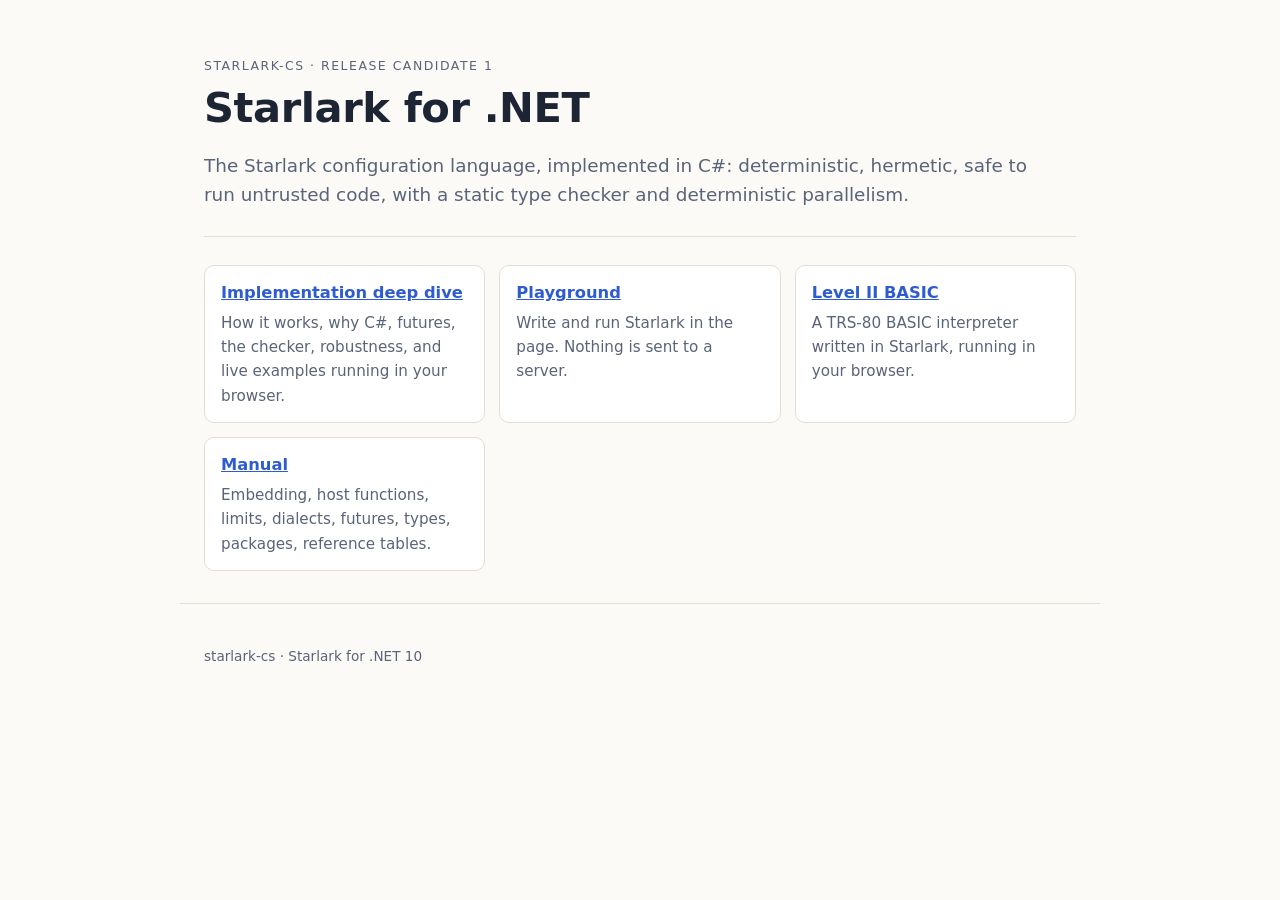
==== docs/site/index.html @ 12864625 "Docs: README, manual (every sample run by ManualTests), HTML implementation deep dive with live in-b" ====
<!doctype html>
<html lang="en">
<head>
<meta charset="utf-8">
<meta name="viewport" content="width=device-width, initial-scale=1">
<title>Starlark for .NET</title>
<link rel="stylesheet" href="site.css">
</head>
<body>
<header class="hero">
  <p class="eyebrow">starlark-cs &middot; release candidate 1</p>
  <h1>Starlark for .NET</h1>
  <p class="lede">The Starlark configuration language, implemented in C#: deterministic, hermetic, safe to run untrusted
  code, with a static type checker and deterministic parallelism.</p>
</header>
<main>
<section>
  <div class="grid">
    <div class="card"><h3><a href="deep-dive.html">Implementation deep dive</a></h3><p>How it works, why C#, futures, the
    checker, robustness, and live examples running in your browser.</p></div>
    <div class="card"><h3><a href="deep-dive.html#playground">Playground</a></h3><p>Write and run Starlark in the page. Nothing is
    sent to a server.</p></div>
    <div class="card"><h3><a href="deep-dive.html#basic">Level II BASIC</a></h3><p>A TRS-80 BASIC interpreter written in
    Starlark, running in your browser.</p></div>
    <div class="card"><h3><a href="https://github.com/jeffadickson/StarLark-cs/blob/main/docs/MANUAL.md">Manual</a></h3><p>Embedding,
    host functions, limits, dialects, futures, types, packages, reference tables.</p></div>
  </div>
</section>
</main>
<footer><p>starlark-cs &middot; Starlark for .NET 10</p></footer>
</body>
</html>
---- docs/site/site.css ----
/* Styles for the starlark-cs documentation pages. No external fonts or frameworks: the page must work offline. */
:root {
  --ink: #1d2433;
  --muted: #5a6478;
  --paper: #fbfaf7;
  --panel: #ffffff;
  --rule: #e2ded5;
  --accent: #2d5bd1;
  --accent-ink: #ffffff;
  --code-bg: #f3f1ec;
  --ok: #1f7a4d;
  --err: #b3261e;
  --screen-bg: #0d1a12;
  --screen-ink: #9cf2b4;
  color-scheme: light dark;
}
@media (prefers-color-scheme: dark) {
  :root {
    --ink: #e7e9ee;
    --muted: #a3abbb;
    --paper: #14171d;
    --panel: #1b1f27;
    --rule: #2c323d;
    --accent: #7ea2ff;
    --accent-ink: #0b1020;
    --code-bg: #20252e;
    --ok: #6fd39e;
    --err: #ff8a80;
  }
}
* { box-sizing: border-box; }
html { scroll-behavior: smooth; }
body {
  margin: 0;
  background: var(--paper);
  color: var(--ink);
  font: 17px/1.6 "Segoe UI", system-ui, -apple-system, "Helvetica Neue", Arial, sans-serif;
}
code, pre, kbd, .code { font-family: "Cascadia Code", "Cascadia Mono", Consolas, "SFMono-Regular", Menlo, monospace; }
code { background: var(--code-bg); padding: 0.05em 0.35em; border-radius: 4px; font-size: 0.9em; }
a { color: var(--accent); }
.hero, main, .toc, footer { max-width: 920px; margin: 0 auto; padding: 0 24px; }
.hero { padding-top: 56px; padding-bottom: 8px; }
.eyebrow { text-transform: uppercase; letter-spacing: 0.12em; font-size: 0.78rem; color: var(--muted); margin: 0; }
h1 { font-size: 2.6rem; line-height: 1.15; margin: 0.2em 0 0.3em; letter-spacing: -0.01em; }
.lede { font-size: 1.15rem; color: var(--muted); max-width: 46em; }
.status { font-size: 0.9rem; color: var(--muted); }
.status.ready { color: var(--ok); }
.status.failed { color: var(--err); }
.toc { margin-top: 12px; margin-bottom: 24px; }
.toc ol { columns: 2; column-gap: 32px; padding-left: 1.2em; margin: 0; color: var(--muted); font-size: 0.95rem; }
.toc a { text-decoration: none; }
.toc a:hover { text-decoration: underline; }
section { padding: 28px 0 8px; border-top: 1px solid var(--rule); }
h2 { font-size: 1.55rem; margin: 0.2em 0 0.6em; }
h3 { font-size: 1.02rem; margin: 0 0 0.3em; }
.grid { display: grid; grid-template-columns: repeat(auto-fill, minmax(260px, 1fr)); gap: 14px; }
.card { background: var(--panel); border: 1px solid var(--rule); border-radius: 10px; padding: 14px 16px; }
.card p { margin: 0; font-size: 0.95rem; color: var(--muted); }
table { border-collapse: collapse; width: 100%; font-size: 0.93rem; margin: 0.6em 0 1em; }
th, td { text-align: left; padding: 7px 10px; border-bottom: 1px solid var(--rule); vertical-align: top; }
th { font-weight: 600; color: var(--muted); }
.stages li { margin-bottom: 0.5em; }
.adds li { margin-bottom: 0.45em; }

/* Live examples. site.js adds a toolbar and an output panel to every .example. */
.example { background: var(--panel); border: 1px solid var(--rule); border-radius: 10px; margin: 0.8em 0 1.4em; overflow: hidden; }
.example .code {
  margin: 0; padding: 14px 16px; background: var(--code-bg); font-size: 0.88rem; line-height: 1.5;
  white-space: pre; overflow-x: auto; outline: none; tab-size: 4; min-height: 3em;
}
.example .code:focus { box-shadow: inset 0 0 0 2px var(--accent); }
.example .bar { display: flex; align-items: center; gap: 10px; padding: 8px 12px; border-top: 1px solid var(--rule); font-size: 0.85rem; }
.example .bar .meta { color: var(--muted); margin-left: auto; }
.example .bar .flags { color: var(--muted); }
button {
  font: inherit; font-size: 0.85rem; border: 1px solid var(--accent); background: var(--accent); color: var(--accent-ink);
  border-radius: 6px; padding: 4px 12px; cursor: pointer;
}
button.quiet { background: transparent; color: var(--accent); }
button:disabled { opacity: 0.5; cursor: default; }
button:focus-visible, select:focus-visible, input:focus-visible { outline: 2px solid var(--accent); outline-offset: 2px; }
.example .out { margin: 0; padding: 10px 16px 14px; font-size: 0.86rem; white-space: pre-wrap; border-top: 1px solid var(--rule); min-height: 2.4em; }
.example .out:empty { display: none; }
.example .out .err { color: var(--err); }
.options { border: 1px solid var(--rule); border-radius: 10px; padding: 8px 14px 10px; display: flex; flex-wrap: wrap; gap: 6px 18px; }
.options legend { color: var(--muted); font-size: 0.85rem; padding: 0 4px; }
.options label { font-size: 0.92rem; }

/* The BASIC machine. */
.basic { background: var(--screen-bg); border-radius: 12px; padding: 12px; margin: 0.8em 0 1.4em; }
.basic-bar { display: flex; flex-wrap: wrap; gap: 8px; align-items: center; margin-bottom: 10px; color: var(--screen-ink); font-size: 0.88rem; }
.basic-bar select { font: inherit; background: #10261a; color: var(--screen-ink); border: 1px solid #2b5a3c; border-radius: 6px; padding: 3px 6px; }
.basic-bar button { background: #1d4a30; border-color: #2b5a3c; color: var(--screen-ink); }
.screen {
  margin: 0; color: var(--screen-ink); background: transparent; font-size: 0.85rem; line-height: 1.3;
  height: 22em; overflow-y: auto; white-space: pre-wrap; word-break: break-all;
}
.basic-input { display: flex; gap: 6px; align-items: center; color: var(--screen-ink); margin-top: 8px; font-family: Consolas, monospace; }
.basic-input input {
  flex: 1; font: 0.9rem Consolas, "Cascadia Mono", monospace; background: #10261a; color: var(--screen-ink);
  border: 1px solid #2b5a3c; border-radius: 6px; padding: 5px 8px; text-transform: uppercase;
}
footer { padding: 28px 24px 48px; color: var(--muted); font-size: 0.85rem; border-top: 1px solid var(--rule); margin-top: 24px; }
@media (max-width: 640px) {
  body { font-size: 16px; }
  h1 { font-size: 2rem; }
  .toc ol { columns: 1; }
}
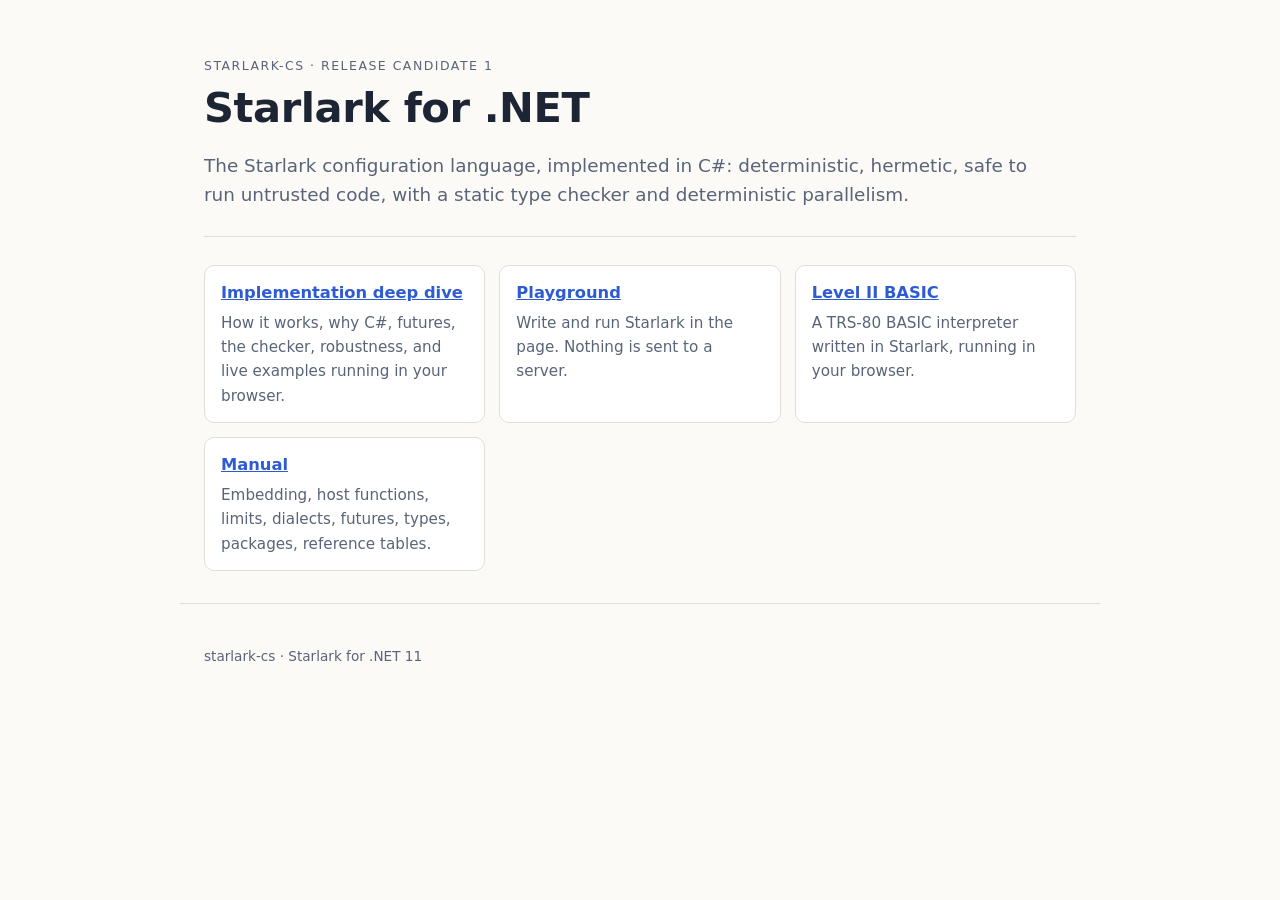
==== commit 5133e37b: "Move to .NET 11 (11.0.100-rc.3, pinned in global.json): every project targets net11.0; patched Syste" ====
--- a/docs/site/index.html
+++ b/docs/site/index.html
@@ -27,6 +27,6 @@
   </div>
 </section>
 </main>
-<footer><p>starlark-cs &middot; Starlark for .NET 10</p></footer>
+<footer><p>starlark-cs &middot; Starlark for .NET 11</p></footer>
 </body>
 </html>
